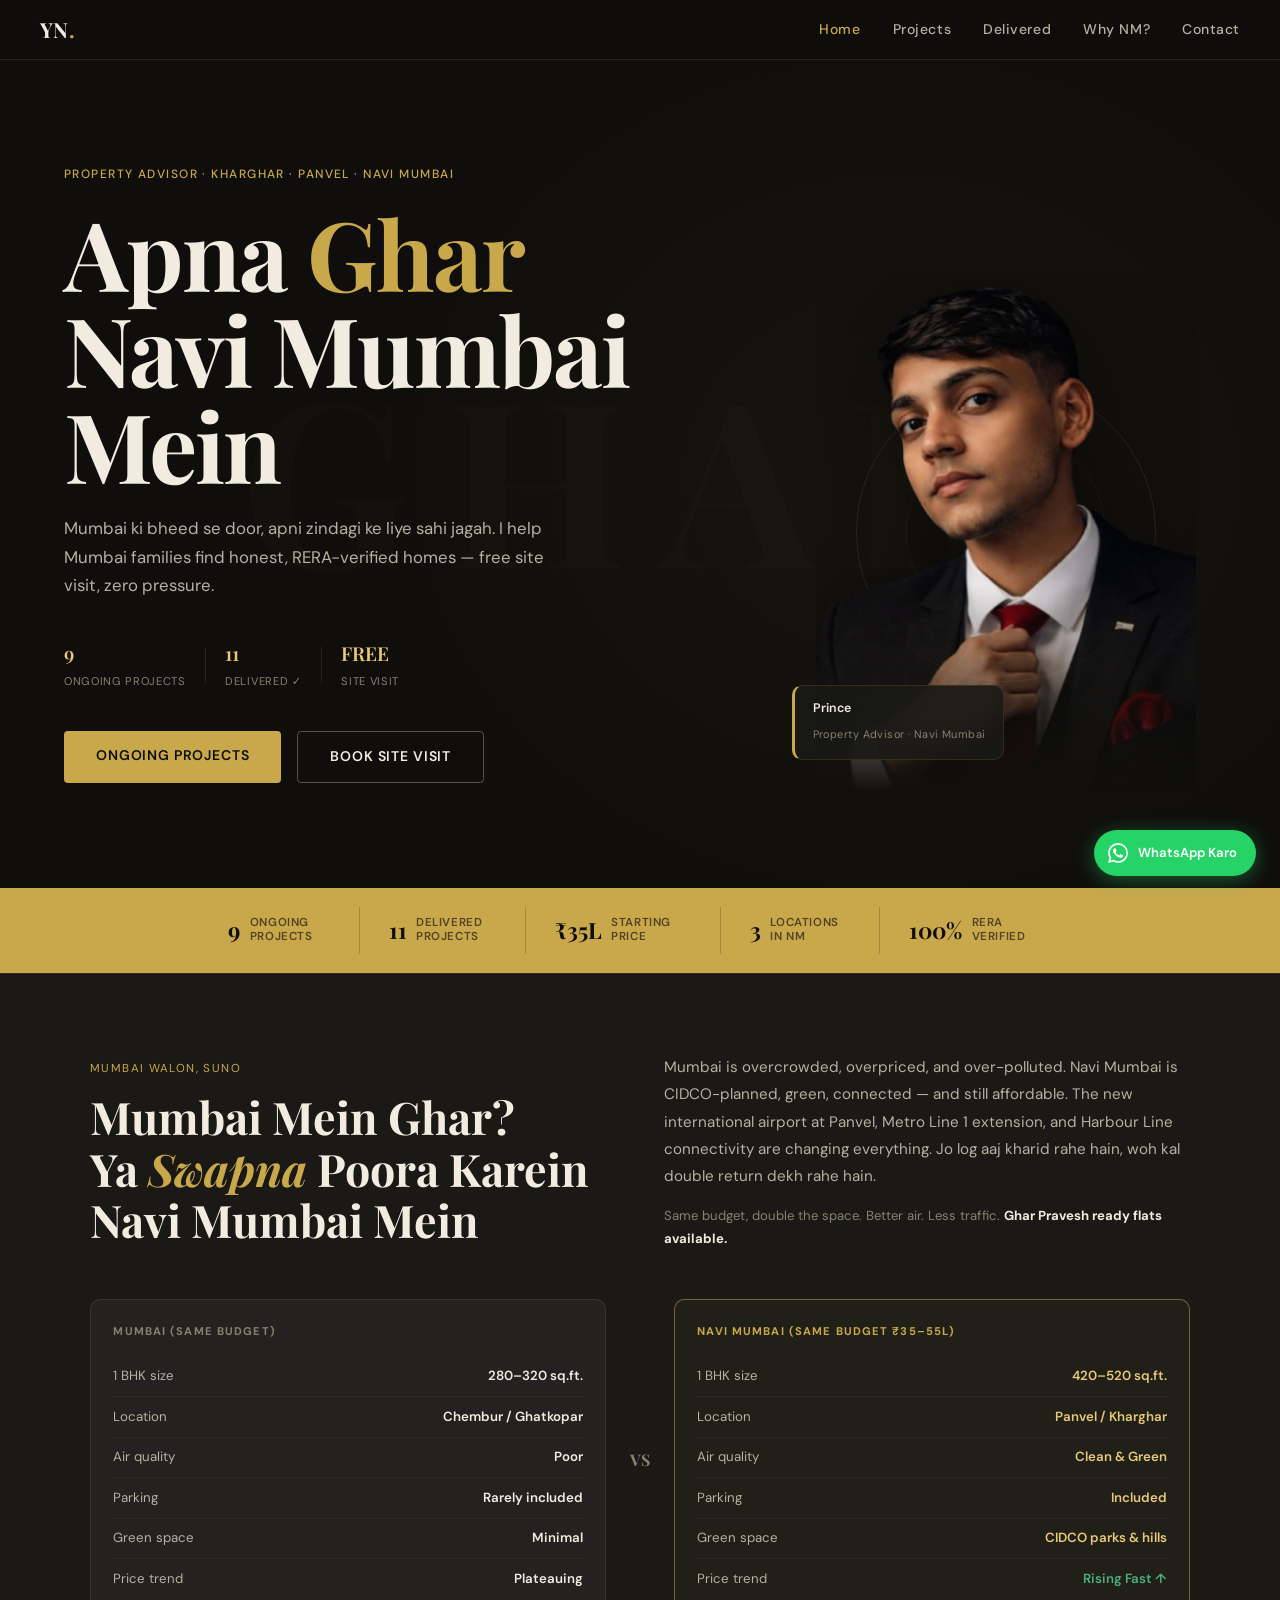
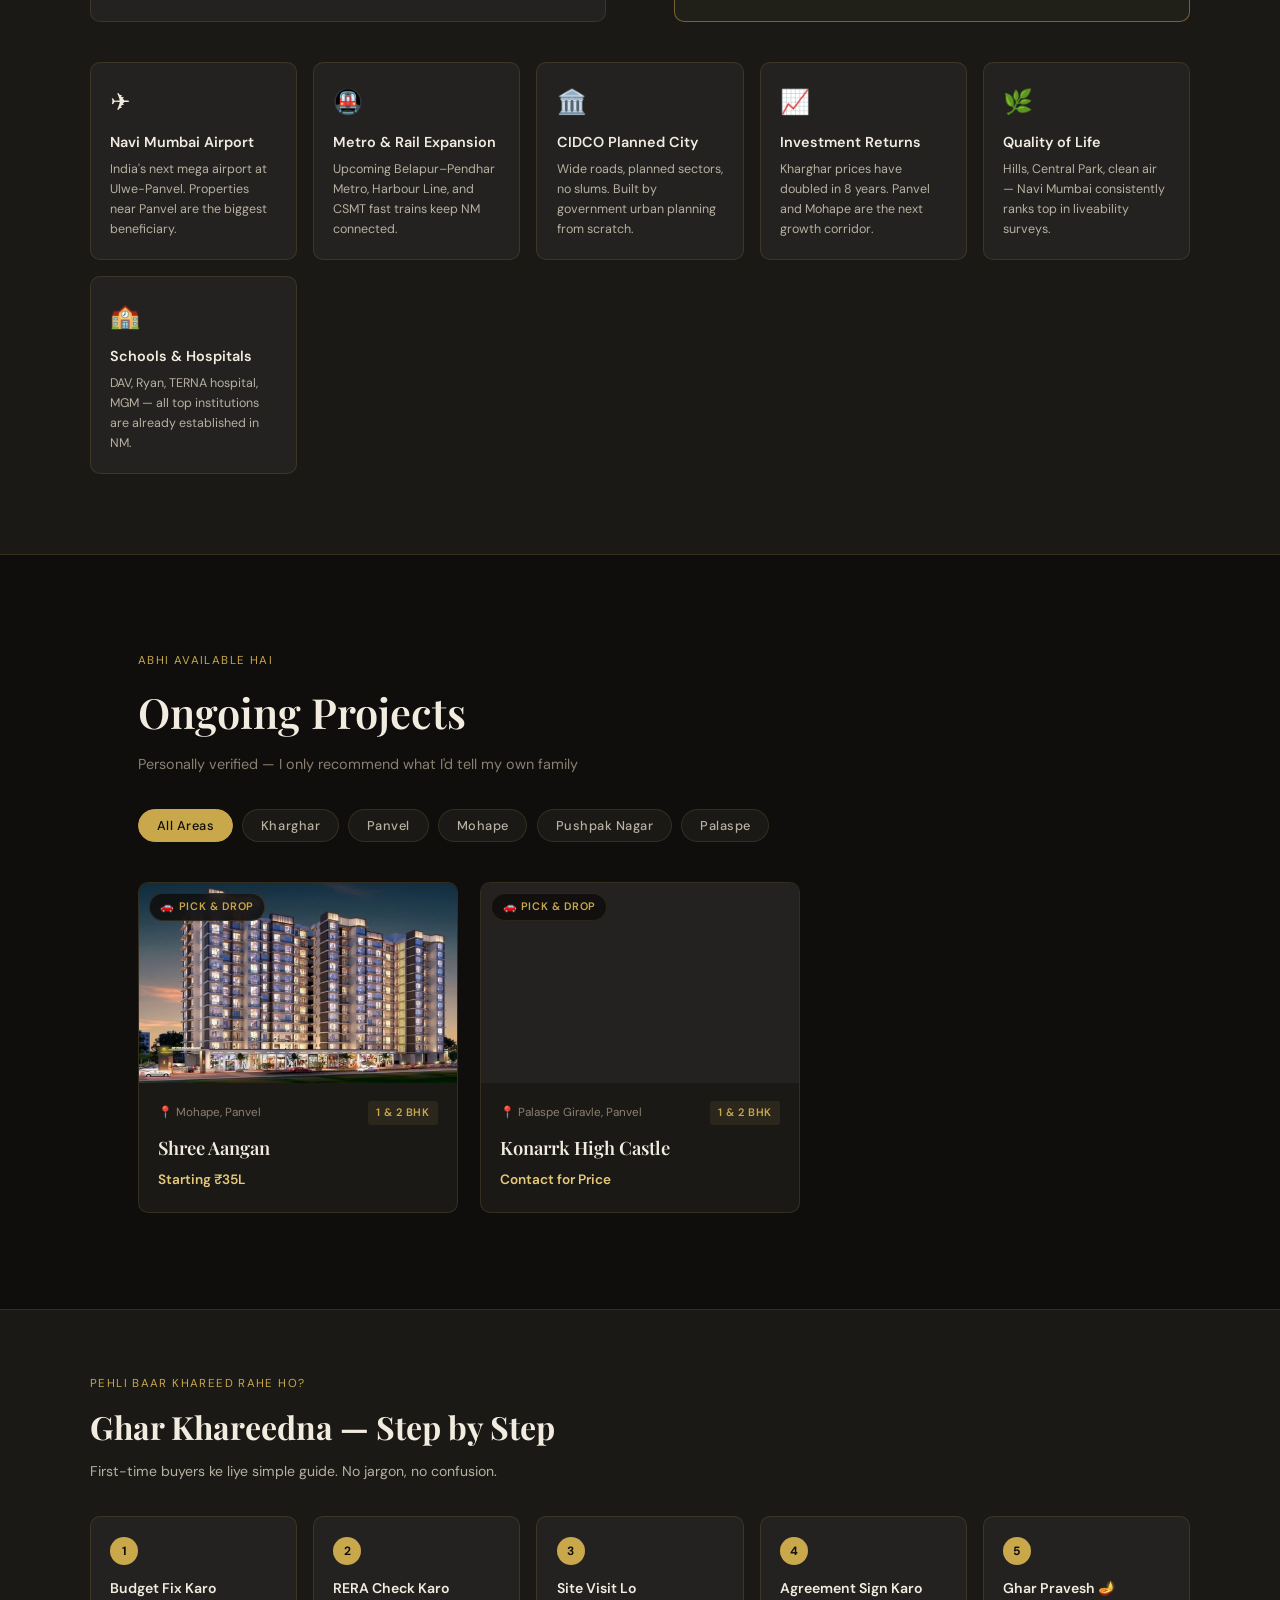
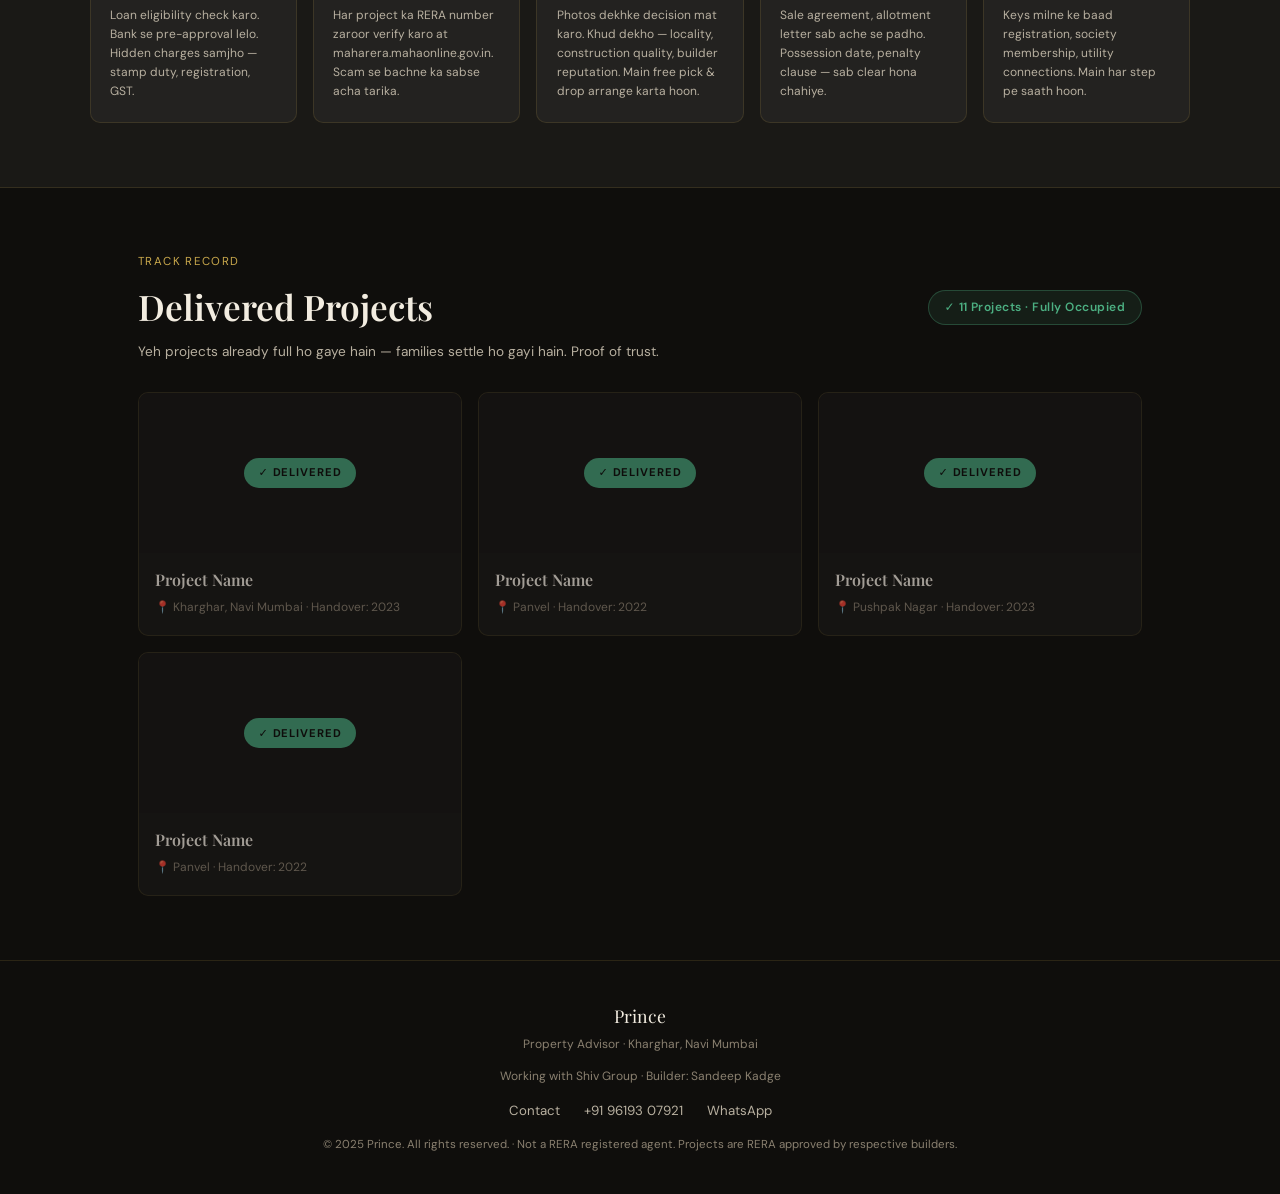
==== index.html @ 5c3f5133 "Add files via upload" ====
<!DOCTYPE html>
<html lang="en">
<head>
  <meta charset="UTF-8" />
  <meta name="viewport" content="width=device-width, initial-scale=1.0" />
  <title>Your Name — Property Advisor · Navi Mumbai</title>
  <meta name="description" content="Find your dream home in Navi Mumbai — Kharghar, Panvel, Pushpak Nagar. Honest property advice, free site visits, RERA verified projects." />
  <link rel="icon" type="image/svg+xml" href="favicon.svg" />
  <link rel="stylesheet" href="style.css" />
  <link rel="preconnect" href="https://fonts.googleapis.com">
  <link href="https://fonts.googleapis.com/css2?family=Playfair+Display:wght@400;600;700&family=DM+Sans:wght@300;400;500&display=swap" rel="stylesheet">
</head>
<body>

  <!-- NAV -->
  <nav class="nav">
    <a href="index.html" class="nav-logo">YN<span class="dot">.</span></a>
    <ul class="nav-links">
      <li><a href="index.html" class="active">Home</a></li>
      <li><a href="index.html#projects">Projects</a></li>
      <li><a href="index.html#delivered">Delivered</a></li>
      <li><a href="index.html#why-nm">Why NM?</a></li>
      <li><a href="contact.html">Contact</a></li>
    </ul>
    <button class="nav-toggle" aria-label="Menu">&#9776;</button>
  </nav>

  <!-- HERO -->
  <div class="hero-section-wrap">
    <div class="hero-bg-text">GHAR</div>
    <section class="hero">

      <!-- LEFT: Text -->
      <div class="hero-inner">
        <p class="hero-eyebrow">Property Advisor · Kharghar · Panvel · Navi Mumbai</p>
        <h1 class="hero-name">Apna <span class="gold">Ghar</span><br>Navi Mumbai<br>Mein</h1>
        <p class="hero-tagline">Mumbai ki bheed se door, apni zindagi ke liye sahi jagah. I help Mumbai families find honest, RERA-verified homes — free site visit, zero pressure.</p>
        <div class="trust-row">
          <div class="trust-item">
            <span class="trust-num">9</span>
            <span class="trust-label">Ongoing Projects</span>
          </div>
          <div class="trust-divider"></div>
          <div class="trust-item">
            <span class="trust-num">11</span>
            <span class="trust-label">Delivered ✓</span>
          </div>
          <div class="trust-divider"></div>
          <div class="trust-item">
            <span class="trust-num">FREE</span>
            <span class="trust-label">Site Visit</span>
          </div>
        </div>
        <div style="display:flex;gap:1rem;flex-wrap:wrap">
          <a href="#projects" class="btn-primary">Ongoing Projects</a>
          <a href="contact.html" class="btn-secondary">Book Site Visit</a>
        </div>
      </div>

      <!-- RIGHT: Your Photo -->
      <div class="hero-photo-col">
        <div class="hero-photo-wrap">
          <!--
            PHOTO INSTRUCTIONS:
            Option A — Best: Remove background at remove.bg, save as assets/images/advisor-photo.png
                        Use: <img src="assets/images/advisor-photo.png" ... class="hero-photo">

            Option B — JPG with dark/blurred bg (like your suit photo):
                        Use: <img src="assets/images/advisor-photo.jpg" ... class="hero-photo jpg-mode">
                        The CSS will fade the bottom edge automatically.

            Recommended photo: The suit+tie photo — dark background blends perfectly with the site.
          -->
          <img
            src="assets/images/advisor-photo.png"
            alt="Prince — Property Advisor, Navi Mumbai"
            class="hero-photo"
            onerror="this.src='assets/images/advisor-photo.jpg';this.classList.add('jpg-mode')"
          />

          <!-- Floating credential card (bottom-left of photo) -->
          <div class="hero-cred-card">
            <p>Prince</p>
            <span>Property Advisor · Navi Mumbai</span>
          </div>
        </div>
      </div>

    </section>
  </div>

  <!-- STATS BAR -->
  <div class="stats-bar">
    <div class="stat-item">
      <span class="stat-num">9</span>
      <span class="stat-label">Ongoing Projects</span>
    </div>
    <div class="stat-item">
      <span class="stat-num">11</span>
      <span class="stat-label">Delivered Projects</span>
    </div>
    <div class="stat-item">
      <span class="stat-num">₹35L</span>
      <span class="stat-label">Starting Price</span>
    </div>
    <div class="stat-item">
      <span class="stat-num">3</span>
      <span class="stat-label">Locations in NM</span>
    </div>
    <div class="stat-item">
      <span class="stat-num">100%</span>
      <span class="stat-label">RERA Verified</span>
    </div>
  </div>

  <!-- WHY NAVI MUMBAI -->
  <section class="why-nm" id="why-nm">
    <div class="why-nm-inner">
      <div class="why-nm-header">
        <div>
          <p style="font-size:0.72rem;letter-spacing:0.12em;text-transform:uppercase;color:var(--gold);margin-bottom:0.7rem">Mumbai Walon, Suno</p>
          <h2>Mumbai Mein Ghar?<br>Ya <span class="hindi">Swapna</span> Poora Karein<br>Navi Mumbai Mein</h2>
        </div>
        <div>
          <p>Mumbai is overcrowded, overpriced, and over-polluted. Navi Mumbai is CIDCO-planned, green, connected — and still affordable. The new international airport at Panvel, Metro Line 1 extension, and Harbour Line connectivity are changing everything. Jo log aaj kharid rahe hain, woh kal double return dekh rahe hain.</p>
          <p style="margin-top:0.8rem;font-size:0.82rem;color:var(--text-muted)">Same budget, double the space. Better air. Less traffic. <strong style="color:var(--cream)">Ghar Pravesh ready flats available.</strong></p>
        </div>
      </div>

      <!-- COMPARISON -->
      <div class="compare-row">
        <div class="compare-col">
          <h3>Mumbai (Same Budget)</h3>
          <div class="compare-item"><span class="label">1 BHK size</span><span class="val">280–320 sq.ft.</span></div>
          <div class="compare-item"><span class="label">Location</span><span class="val">Chembur / Ghatkopar</span></div>
          <div class="compare-item"><span class="label">Air quality</span><span class="val">Poor</span></div>
          <div class="compare-item"><span class="label">Parking</span><span class="val">Rarely included</span></div>
          <div class="compare-item"><span class="label">Green space</span><span class="val">Minimal</span></div>
          <div class="compare-item"><span class="label">Price trend</span><span class="val">Plateauing</span></div>
        </div>
        <div class="compare-vs">VS</div>
        <div class="compare-col highlight">
          <h3>Navi Mumbai (Same Budget ₹35–55L)</h3>
          <div class="compare-item"><span class="label">1 BHK size</span><span class="val">420–520 sq.ft.</span></div>
          <div class="compare-item"><span class="label">Location</span><span class="val">Panvel / Kharghar</span></div>
          <div class="compare-item"><span class="label">Air quality</span><span class="val">Clean &amp; Green</span></div>
          <div class="compare-item"><span class="label">Parking</span><span class="val">Included</span></div>
          <div class="compare-item"><span class="label">Green space</span><span class="val">CIDCO parks &amp; hills</span></div>
          <div class="compare-item"><span class="label">Price trend</span><span class="val" style="color:#4caf82">Rising Fast ↑</span></div>
        </div>
      </div>

      <div class="why-points">
        <div class="why-point">
          <div class="icon">✈️</div>
          <h4>Navi Mumbai Airport</h4>
          <p>India's next mega airport at Ulwe-Panvel. Properties near Panvel are the biggest beneficiary.</p>
        </div>
        <div class="why-point">
          <div class="icon">🚇</div>
          <h4>Metro &amp; Rail Expansion</h4>
          <p>Upcoming Belapur–Pendhar Metro, Harbour Line, and CSMT fast trains keep NM connected.</p>
        </div>
        <div class="why-point">
          <div class="icon">🏛️</div>
          <h4>CIDCO Planned City</h4>
          <p>Wide roads, planned sectors, no slums. Built by government urban planning from scratch.</p>
        </div>
        <div class="why-point">
          <div class="icon">📈</div>
          <h4>Investment Returns</h4>
          <p>Kharghar prices have doubled in 8 years. Panvel and Mohape are the next growth corridor.</p>
        </div>
        <div class="why-point">
          <div class="icon">🌿</div>
          <h4>Quality of Life</h4>
          <p>Hills, Central Park, clean air — Navi Mumbai consistently ranks top in liveability surveys.</p>
        </div>
        <div class="why-point">
          <div class="icon">🏫</div>
          <h4>Schools &amp; Hospitals</h4>
          <p>DAV, Ryan, TERNA hospital, MGM — all top institutions are already established in NM.</p>
        </div>
      </div>
    </div>
  </section>

  <!-- ONGOING PROJECTS -->
  <section class="projects-section" id="projects">
    <div class="section-header">
      <p style="font-size:0.72rem;letter-spacing:0.12em;text-transform:uppercase;color:var(--gold);margin-bottom:0.5rem">Abhi Available Hai</p>
      <h2>Ongoing Projects</h2>
      <p>Personally verified — I only recommend what I'd tell my own family</p>
    </div>

    <div class="filter-bar">
      <button class="filter-btn active" data-filter="all">All Areas</button>
      <button class="filter-btn" data-filter="kharghar">Kharghar</button>
      <button class="filter-btn" data-filter="panvel">Panvel</button>
      <button class="filter-btn" data-filter="mohape">Mohape</button>
      <button class="filter-btn" data-filter="pushpak">Pushpak Nagar</button>
      <button class="filter-btn" data-filter="palaspe">Palaspe</button>
    </div>

    <div class="projects-grid" id="projectsGrid">

      <!-- <a href="projects/shree-angan.html" class="project-card" data-tags="panvel mohape">
        <div class="card-img-wrap">
          <img src="assets/images/shree-angan.jpg" alt="Shree Angan" onerror="this.style.display='none'" />
          <div class="card-badge">🚗 Pick &amp; Drop</div>
        </div>
        <div class="card-body">
          <div class="card-meta">
            <span class="card-location">📍 Mohape, Panvel</span>
            <span class="card-type">1 BHK</span>
          </div>
          <h3 class="card-title">Shree Angan</h3>
          <p class="card-price">Starting ₹35 L</p>
        </div>
      </a> -->

        <a href="projects/shree-aangan.html" class="project-card" data-tags="panvel mohape">
        <div class="card-img-wrap">
          <img src="assets/images/shree-aangan.jpg" alt="Shree Aangan" onerror="this.style.display='none'" />
          <div class="card-badge">🚗 Pick &amp; Drop</div>
        </div>
        <div class="card-body">
          <div class="card-meta">
            <span class="card-location">📍 Mohape, Panvel</span>
            <span class="card-type">1 & 2 BHK</span>
          </div>
          <h3 class="card-title">Shree Aangan</h3>
          <p class="card-price">Starting ₹35L</p>
        </div>
      </a>

      <a href="projects/konarrk-high-castle.html" class="project-card" data-tags="panvel palaspe">
        <div class="card-img-wrap">
          <img src="assets/images/konarrk.jpg" alt="Konarrk High Castle" onerror="this.style.display='none'" />
          <div class="card-badge">🚗 Pick &amp; Drop</div>
        </div>
        <div class="card-body">
          <div class="card-meta">
            <span class="card-location">📍 Palaspe Giravle, Panvel</span>
            <span class="card-type">1 &amp; 2 BHK</span>
          </div>
          <h3 class="card-title">Konarrk High Castle</h3>
          <p class="card-price">Contact for Price</p>
        </div>
      </a>

      <!-- ADD MORE PROJECT CARDS HERE using generate-project.html tool -->

    </div>
  </section>

  <!-- HOW TO BUY -->
  <section class="how-to-buy">
    <div class="how-to-buy-inner">
      <p style="font-size:0.72rem;letter-spacing:0.12em;text-transform:uppercase;color:var(--gold);margin-bottom:0.5rem">Pehli Baar Khareed Rahe Ho?</p>
      <h2>Ghar Khareedna — Step by Step</h2>
      <p style="color:var(--cream-muted);font-size:0.88rem;margin-bottom:2rem">First-time buyers ke liye simple guide. No jargon, no confusion.</p>
      <div class="steps-row">
        <div class="step">
          <div class="step-num">1</div>
          <h4>Budget Fix Karo</h4>
          <p>Loan eligibility check karo. Bank se pre-approval lelo. Hidden charges samjho — stamp duty, registration, GST.</p>
        </div>
        <div class="step">
          <div class="step-num">2</div>
          <h4>RERA Check Karo</h4>
          <p>Har project ka RERA number <span class="hindi">zaroor</span> verify karo at maharera.mahaonline.gov.in. Scam se bachne ka sabse acha tarika.</p>
        </div>
        <div class="step">
          <div class="step-num">3</div>
          <h4>Site Visit Lo</h4>
          <p>Photos dekhke decision mat karo. <span class="hindi">Khud dekho</span> — locality, construction quality, builder reputation. Main free pick &amp; drop arrange karta hoon.</p>
        </div>
        <div class="step">
          <div class="step-num">4</div>
          <h4>Agreement Sign Karo</h4>
          <p>Sale agreement, allotment letter sab ache se padho. Possession date, penalty clause — sab clear hona chahiye.</p>
        </div>
        <div class="step">
          <div class="step-num">5</div>
          <h4><span class="hindi">Ghar Pravesh</span> 🪔</h4>
          <p>Keys milne ke baad registration, society membership, utility connections. Main har step pe saath hoon.</p>
        </div>
      </div>
    </div>
  </section>

  <!-- DELIVERED PROJECTS -->
  <section class="delivered-section" id="delivered">
    <div class="delivered-header">
      <div>
        <p style="font-size:0.72rem;letter-spacing:0.12em;text-transform:uppercase;color:var(--gold);margin-bottom:0.4rem">Track Record</p>
        <h2>Delivered Projects</h2>
        <p style="color:var(--cream-muted);font-size:0.85rem;margin-top:0.3rem">Yeh projects already full ho gaye hain — families settle ho gayi hain. Proof of trust.</p>
      </div>
      <div class="delivered-badge">✓ 11 Projects · Fully Occupied</div>
    </div>

    <div class="delivered-grid">
      <!-- Add your 11 delivered projects here — name and location only, no link -->
      <div class="delivered-card">
        <div class="delivered-card-img">
          <img src="assets/images/delivered1.jpg" alt="" onerror="this.style.display='none'" />
          <div class="delivered-overlay"><span>✓ Delivered</span></div>
        </div>
        <div class="delivered-card-body">
          <h3>Project Name</h3>
          <p>📍 Kharghar, Navi Mumbai · Handover: 2023</p>
        </div>
      </div>
      <div class="delivered-card">
        <div class="delivered-card-img">
          <div class="delivered-overlay"><span>✓ Delivered</span></div>
        </div>
        <div class="delivered-card-body">
          <h3>Project Name</h3>
          <p>📍 Panvel · Handover: 2022</p>
        </div>
      </div>
      <div class="delivered-card">
        <div class="delivered-card-img">
          <div class="delivered-overlay"><span>✓ Delivered</span></div>
        </div>
        <div class="delivered-card-body">
          <h3>Project Name</h3>
          <p>📍 Pushpak Nagar · Handover: 2023</p>
        </div>
      </div>
      <div class="delivered-card">
        <div class="delivered-card-img">
          <div class="delivered-overlay"><span>✓ Delivered</span></div>
        </div>
        <div class="delivered-card-body">
          <h3>Project Name</h3>
          <p>📍 Panvel · Handover: 2022</p>
        </div>
      </div>
      <!-- Repeat for all 11. Copy the block above. -->
    </div>
  </section>

  <!-- FOOTER -->
  <footer class="footer">
    <div class="footer-inner">
      <p class="footer-name">Prince</p>
      <p class="footer-sub">Property Advisor · Kharghar, Navi Mumbai</p>
      <p class="footer-sub" style="margin-top:0.2rem">Working with Shiv Group · Builder: Sandeep Kadge</p>
      <div class="footer-links">
        <a href="contact.html">Contact</a>
        <a href="tel:+919619307921">+91 96193 07921</a>
        <a href="https://wa.me/919619307921" target="_blank">WhatsApp</a>
      </div>
      <p class="footer-copy">© 2025 Prince. All rights reserved. · Not a RERA registered agent. Projects are RERA approved by respective builders.</p>
    </div>
  </footer>

  <!-- WHATSAPP FLOAT -->
  <a href="https://wa.me/919619307921?text=Hi%2C%20mujhe%20Navi%20Mumbai%20mein%20ghar%20dekhna%20hai" class="wa-float" target="_blank">
    <svg viewBox="0 0 24 24" fill="currentColor"><path d="M17.472 14.382c-.297-.149-1.758-.867-2.03-.967-.273-.099-.471-.148-.67.15-.197.297-.767.966-.94 1.164-.173.199-.347.223-.644.075-.297-.15-1.255-.463-2.39-1.475-.883-.788-1.48-1.761-1.653-2.059-.173-.297-.018-.458.13-.606.134-.133.298-.347.446-.52.149-.174.198-.298.298-.497.099-.198.05-.371-.025-.52-.075-.149-.669-1.612-.916-2.207-.242-.579-.487-.5-.669-.51-.173-.008-.371-.01-.57-.01-.198 0-.52.074-.792.372-.272.297-1.04 1.016-1.04 2.479 0 1.462 1.065 2.875 1.213 3.074.149.198 2.096 3.2 5.077 4.487.709.306 1.262.489 1.694.625.712.227 1.36.195 1.871.118.571-.085 1.758-.719 2.006-1.413.248-.694.248-1.289.173-1.413-.074-.124-.272-.198-.57-.347m-5.421 7.403h-.004a9.87 9.87 0 01-5.031-1.378l-.361-.214-3.741.982.998-3.648-.235-.374a9.86 9.86 0 01-1.51-5.26c.001-5.45 4.436-9.884 9.888-9.884 2.64 0 5.122 1.03 6.988 2.898a9.825 9.825 0 012.893 6.994c-.003 5.45-4.437 9.884-9.885 9.884m8.413-18.297A11.815 11.815 0 0012.05 0C5.495 0 .16 5.335.157 11.892c0 2.096.547 4.142 1.588 5.945L.057 24l6.305-1.654a11.882 11.882 0 005.683 1.448h.005c6.554 0 11.89-5.335 11.893-11.893a11.821 11.821 0 00-3.48-8.413z"/></svg>
    <span>WhatsApp Karo</span>
  </a>

  <script src="main.js"></script>
</body>
</html>
---- style.css ----
/* ===========================
   ROOT & RESET
=========================== */
:root {
  --bg: #0f0e0c;
  --surface: #1a1916;
  --surface2: #232220;
  --gold: #c9a84c;
  --gold-light: #e8c97a;
  --cream: #f2ece0;
  --cream-muted: #b8b0a0;
  --text: #f2ece0;
  --text-muted: #8a8070;
  --border: rgba(201,168,76,0.15);
  --radius: 4px;
  --radius-lg: 10px;
  --font-display: 'Playfair Display', Georgia, serif;
  --font-body: 'DM Sans', system-ui, sans-serif;
  --transition: 0.25s cubic-bezier(0.4,0,0.2,1);
  --max-w: 1100px;
}

*, *::before, *::after { box-sizing: border-box; margin: 0; padding: 0; }

html { scroll-behavior: smooth; }

body {
  background: var(--bg);
  color: var(--text);
  font-family: var(--font-body);
  font-size: 15px;
  line-height: 1.65;
  -webkit-font-smoothing: antialiased;
}

a { color: inherit; text-decoration: none; }
img { display: block; width: 100%; object-fit: cover; }

/* ===========================
   NAV
=========================== */
.nav {
  position: sticky;
  top: 0;
  z-index: 100;
  display: flex;
  align-items: center;
  justify-content: space-between;
  padding: 0 clamp(1rem,4vw,2.5rem);
  height: 60px;
  background: rgba(15,14,12,0.92);
  backdrop-filter: blur(12px);
  border-bottom: 1px solid var(--border);
}

.nav-logo {
  font-family: var(--font-display);
  font-size: 1.3rem;
  font-weight: 700;
  letter-spacing: 0.02em;
}
.nav-logo .dot { color: var(--gold); }

.nav-links {
  display: flex;
  gap: 2rem;
  list-style: none;
}
.nav-links a {
  font-size: 0.875rem;
  font-weight: 500;
  color: var(--cream-muted);
  letter-spacing: 0.04em;
  transition: color var(--transition);
}
.nav-links a:hover,
.nav-links a.active { color: var(--gold); }

.nav-toggle {
  display: none;
  background: none;
  border: none;
  color: var(--cream);
  font-size: 1.4rem;
  cursor: pointer;
}

/* ===========================
   HERO
=========================== */
.hero {
  position: relative;
  min-height: 92vh;
  display: grid;
  grid-template-columns: 1fr 420px;
  align-items: center;
  gap: 2rem;
  padding: clamp(3rem,8vw,6rem) clamp(1.5rem,6vw,4rem);
  overflow: hidden;
  max-width: 1300px;
  margin: 0 auto;
  width: 100%;
}

/* The nav is outside hero, so we need full-width hero wrapper */
.hero-section-wrap {
  position: relative;
  overflow: hidden;
}
.hero-section-wrap::before {
  content: '';
  position: absolute;
  inset: 0;
  background: radial-gradient(ellipse 60% 80% at 70% 50%, rgba(201,168,76,0.04) 0%, transparent 70%);
  pointer-events: none;
}

.hero-bg-text {
  position: absolute;
  left: 50%;
  top: 50%;
  transform: translate(-50%, -50%);
  font-family: var(--font-display);
  font-size: clamp(5rem, 18vw, 16rem);
  font-weight: 700;
  color: rgba(201,168,76,0.025);
  letter-spacing: 0.15em;
  pointer-events: none;
  user-select: none;
  white-space: nowrap;
  z-index: 0;
}

.hero-inner {
  position: relative;
  z-index: 1;
  max-width: 580px;
  animation: fadeUp 0.8s ease both;
}

/* PHOTO COLUMN */
.hero-photo-col {
  position: relative;
  z-index: 1;
  display: flex;
  align-items: flex-end;
  justify-content: center;
  height: 100%;
  min-height: 500px;
  animation: fadeUp 0.9s 0.15s ease both;
  opacity: 0;
  animation-fill-mode: both;
}

.hero-photo-wrap {
  position: relative;
  width: 100%;
  max-width: 380px;
}

/* Decorative gold ring behind photo */
.hero-photo-wrap::before {
  content: '';
  position: absolute;
  width: 300px;
  height: 300px;
  border-radius: 50%;
  border: 1px solid rgba(201,168,76,0.15);
  top: 50%;
  left: 50%;
  transform: translate(-50%, -50%);
  pointer-events: none;
}
.hero-photo-wrap::after {
  content: '';
  position: absolute;
  width: 200px;
  height: 200px;
  border-radius: 50%;
  border: 1px solid rgba(201,168,76,0.08);
  top: 50%;
  left: 50%;
  transform: translate(-50%, -50%);
  pointer-events: none;
}

.hero-photo {
  width: 100%;
  height: auto;
  max-height: 75vh;
  object-fit: contain;
  object-position: bottom center;
  display: block;
  /* PNG with removed bg — blends perfectly */
  filter: drop-shadow(0 20px 60px rgba(0,0,0,0.5));
  position: relative;
  z-index: 1;
}

/* If no PNG (JPG with bg), use gradient fade at bottom */
.hero-photo.jpg-mode {
  border-radius: var(--radius-lg) var(--radius-lg) 0 0;
  mask-image: linear-gradient(to bottom, black 60%, transparent 100%);
  -webkit-mask-image: linear-gradient(to bottom, black 60%, transparent 100%);
  object-fit: cover;
  height: 520px;
}

/* Floating credential card */
.hero-cred-card {
  position: absolute;
  bottom: 2rem;
  left: -1.5rem;
  background: rgba(26,25,22,0.92);
  border: 1px solid var(--border);
  border-left: 3px solid var(--gold);
  backdrop-filter: blur(12px);
  border-radius: var(--radius-lg);
  padding: 0.8rem 1.1rem;
  z-index: 2;
  animation: fadeUp 1s 0.4s ease both;
}
.hero-cred-card p {
  font-size: 0.78rem;
  font-weight: 600;
  color: var(--cream);
  margin-bottom: 0.15rem;
}
.hero-cred-card span {
  font-size: 0.68rem;
  color: var(--text-muted);
  letter-spacing: 0.04em;
}

/* TABLET */
@media (max-width: 900px) {
  .hero {
    grid-template-columns: 1fr;
    grid-template-rows: auto auto;
    min-height: auto;
    padding-bottom: 0;
    gap: 0;
  }
  .hero-inner { max-width: 100%; }
  .hero-photo-col {
    min-height: 360px;
    margin: 0 -1.5rem;
    justify-content: flex-end;
    align-items: flex-end;
  }
  .hero-photo-wrap { max-width: 260px; }
  .hero-photo.jpg-mode { height: 360px; }
  .hero-cred-card { left: 1rem; bottom: 1.5rem; }
}

/* MOBILE */
@media (max-width: 600px) {
  .hero {
    padding-top: 2.5rem;
  }
  .hero-photo-col {
    min-height: 300px;
    justify-content: center;
  }
  .hero-photo-wrap { max-width: 220px; }
  .hero-photo.jpg-mode { height: 300px; }
  .hero-cred-card { display: none; }
}

.hero-eyebrow {
  font-size: 0.75rem;
  font-weight: 500;
  letter-spacing: 0.12em;
  text-transform: uppercase;
  color: var(--gold);
  margin-bottom: 1.2rem;
}

.hero-name {
  font-family: var(--font-display);
  font-size: clamp(3.2rem, 8vw, 6rem);
  font-weight: 700;
  line-height: 1.0;
  letter-spacing: -0.02em;
  margin-bottom: 1.4rem;
}
.hero-name .gold { color: var(--gold); }

.hero-tagline {
  font-size: 1.05rem;
  color: var(--cream-muted);
  max-width: 480px;
  margin-bottom: 2.4rem;
  line-height: 1.7;
}

.trust-row {
  display: flex;
  align-items: center;
  gap: 1.2rem;
  margin-bottom: 2.5rem;
  flex-wrap: wrap;
}

.trust-item {
  display: flex;
  flex-direction: column;
  gap: 0.15rem;
}
.trust-num {
  font-family: var(--font-display);
  font-size: 1.2rem;
  font-weight: 600;
  color: var(--gold-light);
}
.trust-label {
  font-size: 0.7rem;
  letter-spacing: 0.06em;
  text-transform: uppercase;
  color: var(--text-muted);
}
.trust-divider {
  width: 1px;
  height: 36px;
  background: var(--border);
}

.btn-primary {
  display: inline-block;
  padding: 0.85rem 2rem;
  background: var(--gold);
  color: #0f0e0c;
  font-family: var(--font-body);
  font-weight: 600;
  font-size: 0.875rem;
  letter-spacing: 0.06em;
  text-transform: uppercase;
  border-radius: var(--radius);
  transition: background var(--transition), transform var(--transition);
}
.btn-primary:hover {
  background: var(--gold-light);
  transform: translateY(-1px);
}

/* ===========================
   PROJECTS SECTION
=========================== */
.projects-section {
  padding: clamp(3rem,8vw,6rem) clamp(1.5rem,5vw,3rem);
  max-width: var(--max-w);
  margin: 0 auto;
}

.section-header {
  margin-bottom: 2rem;
}
.section-header h2 {
  font-family: var(--font-display);
  font-size: clamp(1.8rem,4vw,2.6rem);
  font-weight: 600;
  margin-bottom: 0.4rem;
}
.section-header p {
  color: var(--text-muted);
  font-size: 0.9rem;
}

/* FILTER */
.filter-bar {
  display: flex;
  gap: 0.6rem;
  flex-wrap: wrap;
  margin-bottom: 2.5rem;
}
.filter-btn {
  padding: 0.45rem 1.1rem;
  background: var(--surface);
  border: 1px solid var(--border);
  color: var(--cream-muted);
  font-family: var(--font-body);
  font-size: 0.8rem;
  font-weight: 500;
  letter-spacing: 0.04em;
  border-radius: 100px;
  cursor: pointer;
  transition: all var(--transition);
}
.filter-btn:hover,
.filter-btn.active {
  background: var(--gold);
  color: #0f0e0c;
  border-color: var(--gold);
}

/* GRID */
.projects-grid {
  display: grid;
  grid-template-columns: repeat(auto-fill, minmax(260px, 1fr));
  gap: 1.4rem;
}

.project-card {
  background: var(--surface);
  border: 1px solid var(--border);
  border-radius: var(--radius-lg);
  overflow: hidden;
  transition: transform var(--transition), box-shadow var(--transition);
  cursor: pointer;
  display: block;
}
.project-card:hover {
  transform: translateY(-4px);
  box-shadow: 0 12px 40px rgba(0,0,0,0.4), 0 0 0 1px rgba(201,168,76,0.2);
}
.project-card.hidden { display: none; }

.card-img-wrap {
  position: relative;
  height: 200px;
  background: var(--surface2);
  overflow: hidden;
}
.card-img-wrap img {
  height: 100%;
  transition: transform 0.5s ease;
}
.project-card:hover .card-img-wrap img { transform: scale(1.04); }
.card-img-wrap.img-placeholder::after {
  content: '🏗️';
  position: absolute;
  inset: 0;
  display: flex;
  align-items: center;
  justify-content: center;
  font-size: 3rem;
  background: var(--surface2);
}

.card-badge {
  position: absolute;
  top: 10px;
  left: 10px;
  padding: 0.25rem 0.65rem;
  background: rgba(15,14,12,0.85);
  border: 1px solid var(--border);
  border-radius: 100px;
  font-size: 0.68rem;
  font-weight: 600;
  letter-spacing: 0.06em;
  text-transform: uppercase;
  color: var(--gold);
  backdrop-filter: blur(6px);
}

.card-body { padding: 1.1rem 1.2rem 1.3rem; }

.card-meta {
  display: flex;
  justify-content: space-between;
  align-items: center;
  margin-bottom: 0.5rem;
}
.card-location {
  font-size: 0.73rem;
  color: var(--text-muted);
}
.card-type {
  font-size: 0.68rem;
  font-weight: 600;
  letter-spacing: 0.05em;
  text-transform: uppercase;
  color: var(--gold);
  background: rgba(201,168,76,0.1);
  padding: 0.2rem 0.5rem;
  border-radius: 3px;
}

.card-title {
  font-family: var(--font-display);
  font-size: 1.15rem;
  font-weight: 600;
  margin-bottom: 0.35rem;
}
.card-price {
  font-size: 0.85rem;
  font-weight: 600;
  color: var(--gold-light);
}

/* ===========================
   PROJECT DETAIL PAGE
=========================== */
.project-hero {
  max-width: var(--max-w);
  margin: 2.5rem auto 0;
  padding: 0 clamp(1.5rem,5vw,3rem);
}
.project-hero h1 {
  font-family: var(--font-display);
  font-size: clamp(2rem,5vw,3.5rem);
  font-weight: 700;
  line-height: 1.1;
  margin-bottom: 0.6rem;
}
.project-meta-row {
  display: flex;
  gap: 1.5rem;
  flex-wrap: wrap;
  align-items: center;
  margin-bottom: 1.8rem;
  color: var(--text-muted);
  font-size: 0.85rem;
}
.project-meta-row .badge {
  padding: 0.3rem 0.8rem;
  border: 1px solid var(--border);
  border-radius: 100px;
  color: var(--gold);
  font-size: 0.75rem;
  font-weight: 600;
  letter-spacing: 0.04em;
}

/* GALLERY */
.gallery {
  max-width: var(--max-w);
  margin: 0 auto;
  padding: 0 clamp(1.5rem,5vw,3rem) 2rem;
  display: grid;
  grid-template-columns: 2fr 1fr;
  gap: 0.8rem;
}
.gallery-main {
  height: 360px;
  background: var(--surface2);
  border-radius: var(--radius-lg);
  overflow: hidden;
}
.gallery-side {
  display: grid;
  grid-template-rows: 1fr 1fr;
  gap: 0.8rem;
}
.gallery-thumb {
  background: var(--surface2);
  border-radius: var(--radius-lg);
  overflow: hidden;
  height: 100%;
}
.gallery-main img,
.gallery-thumb img { height: 100%; }

/* CONTENT GRID */
.project-content {
  max-width: var(--max-w);
  margin: 0 auto;
  padding: 2rem clamp(1.5rem,5vw,3rem);
  display: grid;
  grid-template-columns: 1fr 340px;
  gap: 2.5rem;
  align-items: start;
}

.project-description h2 {
  font-family: var(--font-display);
  font-size: 1.5rem;
  margin-bottom: 0.8rem;
}
.project-description p {
  color: var(--cream-muted);
  line-height: 1.8;
  margin-bottom: 1rem;
}
.rera-box {
  margin-top: 1.5rem;
  padding: 1rem 1.2rem;
  background: var(--surface);
  border: 1px solid var(--border);
  border-left: 3px solid var(--gold);
  border-radius: var(--radius);
  font-size: 0.82rem;
  color: var(--cream-muted);
}
.rera-box strong { color: var(--cream); }

/* PRICE TABLE */
.price-table-wrap {
  background: var(--surface);
  border: 1px solid var(--border);
  border-radius: var(--radius-lg);
  padding: 1.4rem;
}
.price-table-wrap h3 {
  font-family: var(--font-display);
  font-size: 1.1rem;
  margin-bottom: 1rem;
  padding-bottom: 0.75rem;
  border-bottom: 1px solid var(--border);
}
table.price-table {
  width: 100%;
  border-collapse: collapse;
}
table.price-table th,
table.price-table td {
  text-align: left;
  padding: 0.65rem 0.5rem;
  font-size: 0.83rem;
  border-bottom: 1px solid rgba(255,255,255,0.04);
}
table.price-table th {
  color: var(--text-muted);
  font-weight: 500;
  letter-spacing: 0.05em;
  text-transform: uppercase;
  font-size: 0.7rem;
}
table.price-table tr:last-child td { border-bottom: none; }
table.price-table td:last-child { color: var(--gold-light); font-weight: 600; }
table.price-table tbody tr:hover { background: rgba(255,255,255,0.025); }

/* DOWNLOAD + CERTIFICATIONS */
.download-section {
  margin-top: 1.5rem;
}
.btn-download {
  display: flex;
  align-items: center;
  gap: 0.6rem;
  width: 100%;
  padding: 0.9rem 1.2rem;
  background: var(--gold);
  color: #0f0e0c;
  font-weight: 700;
  font-size: 0.875rem;
  letter-spacing: 0.04em;
  border-radius: var(--radius);
  justify-content: center;
  transition: background var(--transition);
}
.btn-download:hover { background: var(--gold-light); }
.btn-download svg { width: 16px; height: 16px; }

.certifications {
  display: flex;
  align-items: center;
  justify-content: center;
  gap: 1rem;
  margin-top: 1rem;
  padding-top: 1rem;
  border-top: 1px solid var(--border);
}
.cert-badge {
  display: flex;
  align-items: center;
  gap: 0.4rem;
  font-size: 0.7rem;
  font-weight: 600;
  letter-spacing: 0.06em;
  text-transform: uppercase;
  color: var(--text-muted);
}
.cert-icon {
  width: 28px;
  height: 28px;
  background: var(--surface2);
  border: 1px solid var(--border);
  border-radius: 4px;
  display: flex;
  align-items: center;
  justify-content: center;
  font-size: 0.65rem;
  font-weight: 800;
  color: var(--gold);
  letter-spacing: 0;
}

/* VIDEO SECTION */
.video-section {
  max-width: var(--max-w);
  margin: 0 auto;
  padding: 0 clamp(1.5rem,5vw,3rem) 3rem;
}
.video-section h2 {
  font-family: var(--font-display);
  font-size: 1.4rem;
  margin-bottom: 1rem;
}
.video-grid {
  display: grid;
  grid-template-columns: repeat(auto-fill,minmax(280px,1fr));
  gap: 1rem;
}
.video-placeholder {
  aspect-ratio: 16/9;
  background: var(--surface);
  border: 1px solid var(--border);
  border-radius: var(--radius-lg);
  display: flex;
  flex-direction: column;
  align-items: center;
  justify-content: center;
  gap: 0.5rem;
  color: var(--text-muted);
  font-size: 0.8rem;
}
.video-placeholder .play-icon {
  width: 44px; height: 44px;
  border: 2px solid var(--border);
  border-radius: 50%;
  display: flex; align-items: center; justify-content: center;
  font-size: 1.1rem;
}

/* MAP */
.map-section {
  max-width: var(--max-w);
  margin: 0 auto;
  padding: 0 clamp(1.5rem,5vw,3rem) 4rem;
}
.map-section h2 {
  font-family: var(--font-display);
  font-size: 1.4rem;
  margin-bottom: 1rem;
}
.map-embed {
  width: 100%;
  height: 320px;
  border: 1px solid var(--border);
  border-radius: var(--radius-lg);
  overflow: hidden;
}
.map-embed iframe { width: 100%; height: 100%; border: none; }

/* ===========================
   CONTACT PAGE
=========================== */
.contact-page {
  max-width: 700px;
  margin: 4rem auto;
  padding: 0 clamp(1.5rem,5vw,2.5rem);
  animation: fadeUp 0.6s ease both;
}
.contact-page h1 {
  font-family: var(--font-display);
  font-size: clamp(2rem,5vw,3rem);
  margin-bottom: 0.5rem;
}
.contact-page > p {
  color: var(--cream-muted);
  margin-bottom: 2.5rem;
}

.contact-form {
  display: flex;
  flex-direction: column;
  gap: 1.1rem;
}
.form-row {
  display: grid;
  grid-template-columns: 1fr 1fr;
  gap: 1rem;
}
.form-group {
  display: flex;
  flex-direction: column;
  gap: 0.4rem;
}
.form-group label {
  font-size: 0.75rem;
  font-weight: 600;
  letter-spacing: 0.07em;
  text-transform: uppercase;
  color: var(--text-muted);
}
.form-group input,
.form-group select,
.form-group textarea {
  background: var(--surface);
  border: 1px solid var(--border);
  border-radius: var(--radius);
  color: var(--cream);
  font-family: var(--font-body);
  font-size: 0.9rem;
  padding: 0.75rem 0.9rem;
  outline: none;
  transition: border-color var(--transition);
  -webkit-appearance: none;
}
.form-group input:focus,
.form-group select:focus,
.form-group textarea:focus {
  border-color: var(--gold);
}
.form-group textarea { resize: vertical; min-height: 110px; }
.form-group select option { background: var(--surface); }

.btn-submit {
  padding: 0.9rem 2rem;
  background: var(--gold);
  color: #0f0e0c;
  border: none;
  border-radius: var(--radius);
  font-family: var(--font-body);
  font-weight: 700;
  font-size: 0.875rem;
  letter-spacing: 0.06em;
  text-transform: uppercase;
  cursor: pointer;
  transition: background var(--transition), transform var(--transition);
  align-self: flex-start;
}
.btn-submit:hover { background: var(--gold-light); transform: translateY(-1px); }

.contact-info {
  margin-top: 2.5rem;
  padding-top: 2rem;
  border-top: 1px solid var(--border);
  display: grid;
  grid-template-columns: repeat(auto-fit, minmax(160px, 1fr));
  gap: 1.5rem;
}
.contact-info-item h4 {
  font-size: 0.7rem;
  letter-spacing: 0.1em;
  text-transform: uppercase;
  color: var(--text-muted);
  margin-bottom: 0.3rem;
}
.contact-info-item p {
  font-size: 0.9rem;
  color: var(--cream);
}
.contact-info-item a:hover { color: var(--gold); }

/* ===========================
   FOOTER
=========================== */
.footer {
  border-top: 1px solid var(--border);
  padding: 2.5rem clamp(1.5rem,5vw,3rem);
  text-align: center;
}
.footer-inner { max-width: var(--max-w); margin: 0 auto; }
.footer-name {
  font-family: var(--font-display);
  font-size: 1.1rem;
  margin-bottom: 0.3rem;
}
.footer-sub {
  font-size: 0.75rem;
  color: var(--text-muted);
  margin-bottom: 0.8rem;
}
.footer-links {
  display: flex;
  justify-content: center;
  gap: 1.5rem;
  margin-bottom: 0.8rem;
  font-size: 0.83rem;
}
.footer-links a { color: var(--cream-muted); }
.footer-links a:hover { color: var(--gold); }
.footer-copy {
  font-size: 0.72rem;
  color: var(--text-muted);
}

/* ===========================
   BACK LINK
=========================== */
.back-link {
  display: inline-flex;
  align-items: center;
  gap: 0.4rem;
  font-size: 0.8rem;
  color: var(--text-muted);
  max-width: var(--max-w);
  margin: 1.5rem auto 0;
  padding: 0 clamp(1.5rem,5vw,3rem);
  display: flex;
  transition: color var(--transition);
}
.back-link:hover { color: var(--gold); }

/* ===========================
   ANIMATIONS
=========================== */
@keyframes fadeUp {
  from { opacity: 0; transform: translateY(24px); }
  to   { opacity: 1; transform: translateY(0); }
}

.project-card {
  animation: fadeUp 0.5s ease both;
}
.project-card:nth-child(1) { animation-delay: 0.05s; }
.project-card:nth-child(2) { animation-delay: 0.12s; }
.project-card:nth-child(3) { animation-delay: 0.19s; }
.project-card:nth-child(4) { animation-delay: 0.26s; }

/* ===========================
   MOBILE RESPONSIVE
=========================== */
@media (max-width: 768px) {
  .nav-links { display: none; }
  .nav-toggle { display: block; }
  .nav-links.open {
    display: flex;
    flex-direction: column;
    position: fixed;
    inset: 0;
    top: 60px;
    background: #1a1916;
    padding: 2.5rem 2rem;
    gap: 0;
    z-index: 99;
    border-top: 2px solid var(--gold);
    box-shadow: 0 20px 60px rgba(0,0,0,0.8);
  }
  .nav-links.open li {
    border-bottom: 1px solid rgba(201,168,76,0.1);
  }
  .nav-links.open a {
    display: block;
    font-size: 1.3rem;
    padding: 1rem 0;
    color: var(--cream);
    font-weight: 500;
    letter-spacing: 0.02em;
  }
  .nav-links.open a:hover,
  .nav-links.open a.active {
    color: var(--gold);
    padding-left: 0.5rem;
    transition: all 0.2s ease;
  }

  .hero { min-height: 80vh; }
  .trust-row { gap: 0.8rem; }
  .trust-divider { height: 28px; }

  .gallery {
    grid-template-columns: 1fr;
  }
  .gallery-main { height: 260px; }
  .gallery-side { grid-template-rows: unset; grid-template-columns: 1fr 1fr; }
  .gallery-thumb { height: 120px; }

  .project-content {
    grid-template-columns: 1fr;
  }

  .form-row { grid-template-columns: 1fr; }

  .contact-info { grid-template-columns: 1fr; gap: 1rem; }
}

@media (max-width: 480px) {
  .hero-name { font-size: 3rem; }
  .projects-grid { grid-template-columns: 1fr; }
}

/* ===========================
   WHY NAVI MUMBAI SECTION
=========================== */
.why-nm {
  background: var(--surface);
  border-top: 1px solid var(--border);
  border-bottom: 1px solid var(--border);
  padding: clamp(3rem,7vw,5rem) clamp(1.5rem,5vw,3rem);
}
.why-nm-inner {
  max-width: var(--max-w);
  margin: 0 auto;
}
.why-nm-header {
  display: grid;
  grid-template-columns: 1fr 1fr;
  gap: 3rem;
  align-items: center;
  margin-bottom: 3rem;
}
.why-nm-header h2 {
  font-family: var(--font-display);
  font-size: clamp(1.8rem,4vw,2.8rem);
  font-weight: 700;
  line-height: 1.15;
}
.why-nm-header h2 .hindi {
  font-style: italic;
  color: var(--gold);
}
.why-nm-header p {
  color: var(--cream-muted);
  font-size: 0.95rem;
  line-height: 1.8;
}
.compare-row {
  display: grid;
  grid-template-columns: 1fr auto 1fr;
  gap: 1.2rem;
  align-items: stretch;
  margin-bottom: 2.5rem;
}
.compare-col {
  background: var(--surface2);
  border: 1px solid var(--border);
  border-radius: var(--radius-lg);
  padding: 1.4rem;
}
.compare-col.highlight {
  border-color: rgba(201,168,76,0.5);
  background: rgba(201,168,76,0.04);
}
.compare-col h3 {
  font-size: 0.7rem;
  letter-spacing: 0.1em;
  text-transform: uppercase;
  margin-bottom: 1rem;
  color: var(--text-muted);
}
.compare-col.highlight h3 { color: var(--gold); }
.compare-item {
  display: flex;
  justify-content: space-between;
  align-items: center;
  padding: 0.55rem 0;
  border-bottom: 1px solid rgba(255,255,255,0.04);
  font-size: 0.83rem;
}
.compare-item:last-child { border-bottom: none; }
.compare-item .label { color: var(--cream-muted); }
.compare-item .val { font-weight: 600; color: var(--cream); }
.compare-col.highlight .val { color: var(--gold-light); }
.compare-vs {
  display: flex;
  align-items: center;
  justify-content: center;
  font-family: var(--font-display);
  font-size: 1rem;
  font-weight: 700;
  color: var(--text-muted);
  padding: 0 0.3rem;
}

.why-points {
  display: grid;
  grid-template-columns: repeat(auto-fit, minmax(200px, 1fr));
  gap: 1rem;
}
.why-point {
  background: var(--surface2);
  border: 1px solid var(--border);
  border-radius: var(--radius-lg);
  padding: 1.2rem;
}
.why-point .icon { font-size: 1.5rem; margin-bottom: 0.6rem; }
.why-point h4 { font-size: 0.9rem; font-weight: 600; margin-bottom: 0.3rem; }
.why-point p { font-size: 0.78rem; color: var(--cream-muted); line-height: 1.6; }

@media (max-width: 768px) {
  .why-nm-header { grid-template-columns: 1fr; gap: 1.2rem; }
  .compare-row { grid-template-columns: 1fr; }
  .compare-vs { padding: 0.2rem 0; transform: rotate(90deg); }
}

/* ===========================
   STATS TICKER (social proof)
=========================== */
.stats-bar {
  display: flex;
  align-items: center;
  justify-content: center;
  gap: 0;
  flex-wrap: wrap;
  padding: 1.2rem clamp(1rem,4vw,2rem);
  background: var(--gold);
  overflow: hidden;
}
.stat-item {
  display: flex;
  align-items: center;
  gap: 0.6rem;
  padding: 0.3rem 1.8rem;
  border-right: 1px solid rgba(15,14,12,0.2);
}
.stat-item:last-child { border-right: none; }
.stat-num {
  font-family: var(--font-display);
  font-size: 1.4rem;
  font-weight: 700;
  color: #0f0e0c;
  white-space: nowrap;
}
.stat-label {
  font-size: 0.72rem;
  font-weight: 600;
  letter-spacing: 0.05em;
  text-transform: uppercase;
  color: rgba(15,14,12,0.65);
  line-height: 1.3;
  max-width: 80px;
}
@media (max-width: 560px) {
  .stat-item { padding: 0.4rem 1rem; border-right: none; border-bottom: 1px solid rgba(15,14,12,0.15); width: 50%; }
  .stat-item:nth-child(odd) { border-right: 1px solid rgba(15,14,12,0.15); }
}

/* ===========================
   CONNECTIVITY STRIP (project page)
=========================== */
.connectivity-section {
  max-width: var(--max-w);
  margin: 0 auto;
  padding: 0 clamp(1.5rem,5vw,3rem) 2.5rem;
}
.connectivity-section h2 {
  font-family: var(--font-display);
  font-size: 1.4rem;
  margin-bottom: 1.2rem;
}
.connectivity-grid {
  display: grid;
  grid-template-columns: repeat(auto-fill, minmax(180px, 1fr));
  gap: 0.8rem;
}
.conn-item {
  background: var(--surface);
  border: 1px solid var(--border);
  border-radius: var(--radius-lg);
  padding: 1rem 1.1rem;
  display: flex;
  gap: 0.8rem;
  align-items: flex-start;
}
.conn-icon { font-size: 1.3rem; flex-shrink: 0; margin-top: 0.1rem; }
.conn-text {}
.conn-text strong { font-size: 0.82rem; font-weight: 600; display: block; margin-bottom: 0.15rem; }
.conn-text span { font-size: 0.72rem; color: var(--gold); font-weight: 600; }
.conn-text small { display: block; font-size: 0.68rem; color: var(--text-muted); }

/* ===========================
   DELIVERED PROJECTS SECTION
=========================== */
.delivered-section {
  padding: clamp(2rem,6vw,4rem) clamp(1.5rem,5vw,3rem);
  max-width: var(--max-w);
  margin: 0 auto;
}
.delivered-header {
  display: flex;
  align-items: center;
  justify-content: space-between;
  flex-wrap: wrap;
  gap: 1rem;
  margin-bottom: 1.8rem;
}
.delivered-header h2 {
  font-family: var(--font-display);
  font-size: clamp(1.5rem,3.5vw,2.2rem);
  font-weight: 600;
}
.delivered-badge {
  display: flex;
  align-items: center;
  gap: 0.5rem;
  padding: 0.4rem 1rem;
  background: rgba(76,175,130,0.1);
  border: 1px solid rgba(76,175,130,0.3);
  border-radius: 100px;
  font-size: 0.75rem;
  font-weight: 600;
  color: #4caf82;
  letter-spacing: 0.04em;
}

.delivered-grid {
  display: grid;
  grid-template-columns: repeat(auto-fill, minmax(240px, 1fr));
  gap: 1rem;
}
.delivered-card {
  background: var(--surface);
  border: 1px solid var(--border);
  border-radius: var(--radius-lg);
  overflow: hidden;
  opacity: 0.65;
  cursor: default;
  position: relative;
}
.delivered-card-img {
  height: 160px;
  background: var(--surface2);
  display: flex;
  align-items: center;
  justify-content: center;
  color: var(--text-muted);
  font-size: 0.75rem;
  position: relative;
  overflow: hidden;
}
.delivered-card-img img { height: 100%; filter: grayscale(60%); }
.delivered-overlay {
  position: absolute;
  inset: 0;
  background: rgba(15,14,12,0.55);
  display: flex;
  align-items: center;
  justify-content: center;
}
.delivered-overlay span {
  display: flex;
  align-items: center;
  gap: 0.4rem;
  padding: 0.35rem 0.9rem;
  background: rgba(76,175,130,0.9);
  color: #0f0e0c;
  font-size: 0.7rem;
  font-weight: 700;
  letter-spacing: 0.08em;
  text-transform: uppercase;
  border-radius: 100px;
}
.delivered-card-body { padding: 0.9rem 1rem 1.1rem; }
.delivered-card-body h3 {
  font-family: var(--font-display);
  font-size: 1rem;
  font-weight: 600;
  margin-bottom: 0.25rem;
}
.delivered-card-body p { font-size: 0.75rem; color: var(--text-muted); }

/* ===========================
   HOW TO BUY STRIP
=========================== */
.how-to-buy {
  background: var(--surface);
  border-top: 1px solid var(--border);
  border-bottom: 1px solid var(--border);
  padding: clamp(2.5rem,6vw,4rem) clamp(1.5rem,5vw,3rem);
}
.how-to-buy-inner { max-width: var(--max-w); margin: 0 auto; }
.how-to-buy h2 {
  font-family: var(--font-display);
  font-size: clamp(1.5rem,3.5vw,2rem);
  margin-bottom: 0.4rem;
}
.how-to-buy > .how-to-buy-inner > p {
  color: var(--cream-muted);
  font-size: 0.88rem;
  margin-bottom: 2rem;
}
.steps-row {
  display: grid;
  grid-template-columns: repeat(auto-fit, minmax(180px, 1fr));
  gap: 1rem;
  position: relative;
}
.step {
  background: var(--surface2);
  border: 1px solid var(--border);
  border-radius: var(--radius-lg);
  padding: 1.3rem 1.2rem;
  position: relative;
}
.step-num {
  width: 28px; height: 28px;
  background: var(--gold);
  color: #0f0e0c;
  border-radius: 50%;
  display: flex; align-items: center; justify-content: center;
  font-size: 0.75rem; font-weight: 700;
  margin-bottom: 0.75rem;
}
.step h4 { font-size: 0.88rem; font-weight: 600; margin-bottom: 0.3rem; }
.step p { font-size: 0.75rem; color: var(--cream-muted); line-height: 1.6; }
.step .hindi-word { color: var(--gold); font-style: italic; }

/* ===========================
   WHATSAPP FLOAT BUTTON
=========================== */
.wa-float {
  position: fixed;
  bottom: 1.5rem;
  right: 1.5rem;
  z-index: 200;
  display: flex;
  align-items: center;
  gap: 0.6rem;
  background: #25D366;
  color: #fff;
  padding: 0.75rem 1.2rem 0.75rem 0.9rem;
  border-radius: 100px;
  font-size: 0.82rem;
  font-weight: 600;
  box-shadow: 0 4px 20px rgba(37,211,102,0.4);
  transition: transform 0.2s ease, box-shadow 0.2s ease;
  text-decoration: none;
}
.wa-float:hover {
  transform: translateY(-2px);
  box-shadow: 0 8px 28px rgba(37,211,102,0.5);
  color: #fff;
}
.wa-float svg { width: 20px; height: 20px; flex-shrink: 0; }
@media (max-width: 480px) {
  .wa-float span { display: none; }
  .wa-float { padding: 0.85rem; border-radius: 50%; }
  .wa-float svg { width: 24px; height: 24px; }
}

/* ===========================
   FAVICON / LOGO helper
=========================== */
.cert-logo-img {
  height: 28px;
  width: auto;
  object-fit: contain;
  display: block;
}

/* ===========================
   OFFICE CARD (contact page)
=========================== */
.office-card {
  margin-top: 2rem;
  background: var(--surface);
  border: 1px solid var(--border);
  border-radius: var(--radius-lg);
  overflow: hidden;
}
.office-card-body {
  padding: 1.4rem;
}
.office-card-body h3 {
  font-family: var(--font-display);
  font-size: 1.1rem;
  margin-bottom: 0.5rem;
}
.office-card-body p { font-size: 0.85rem; color: var(--cream-muted); margin-bottom: 0.3rem; }
.office-card-body a { color: var(--gold); }
.office-map {
  height: 220px;
  background: var(--surface2);
}
.office-map iframe { width: 100%; height: 100%; border: none; }


/* ===========================
   SECONDARY BUTTON
=========================== */
.btn-secondary {
  display: inline-block;
  padding: 0.85rem 2rem;
  background: transparent;
  color: var(--cream);
  font-family: var(--font-body);
  font-weight: 600;
  font-size: 0.875rem;
  letter-spacing: 0.06em;
  text-transform: uppercase;
  border-radius: var(--radius);
  border: 1px solid rgba(242,236,224,0.3);
  transition: border-color var(--transition), color var(--transition);
}
.btn-secondary:hover {
  border-color: var(--gold);
  color: var(--gold);
}

/* ===========================
   CERTIFICATION LOGOS ROW
=========================== */
.cert-logos-row {
  display: flex;
  align-items: center;
  justify-content: center;
  gap: 1.2rem;
  margin-top: 1rem;
  padding: 0.9rem;
  background: var(--surface2);
  border-radius: var(--radius);
  flex-wrap: wrap;
}
.cert-logo-item {
  display: flex;
  flex-direction: column;
  align-items: center;
  gap: 0.3rem;
}
.cert-logo-item .cert-logo-img {
  height: 32px;
  width: auto;
  max-width: 70px;
  object-fit: contain;
  filter: brightness(0.9);
}
.cert-icon-fallback {
  display: none;
  flex-direction: column;
  align-items: center;
  gap: 0.25rem;
}
.cert-icon-fallback span {
  font-size: 0.62rem;
  font-weight: 600;
  letter-spacing: 0.06em;
  text-transform: uppercase;
  color: var(--text-muted);
}
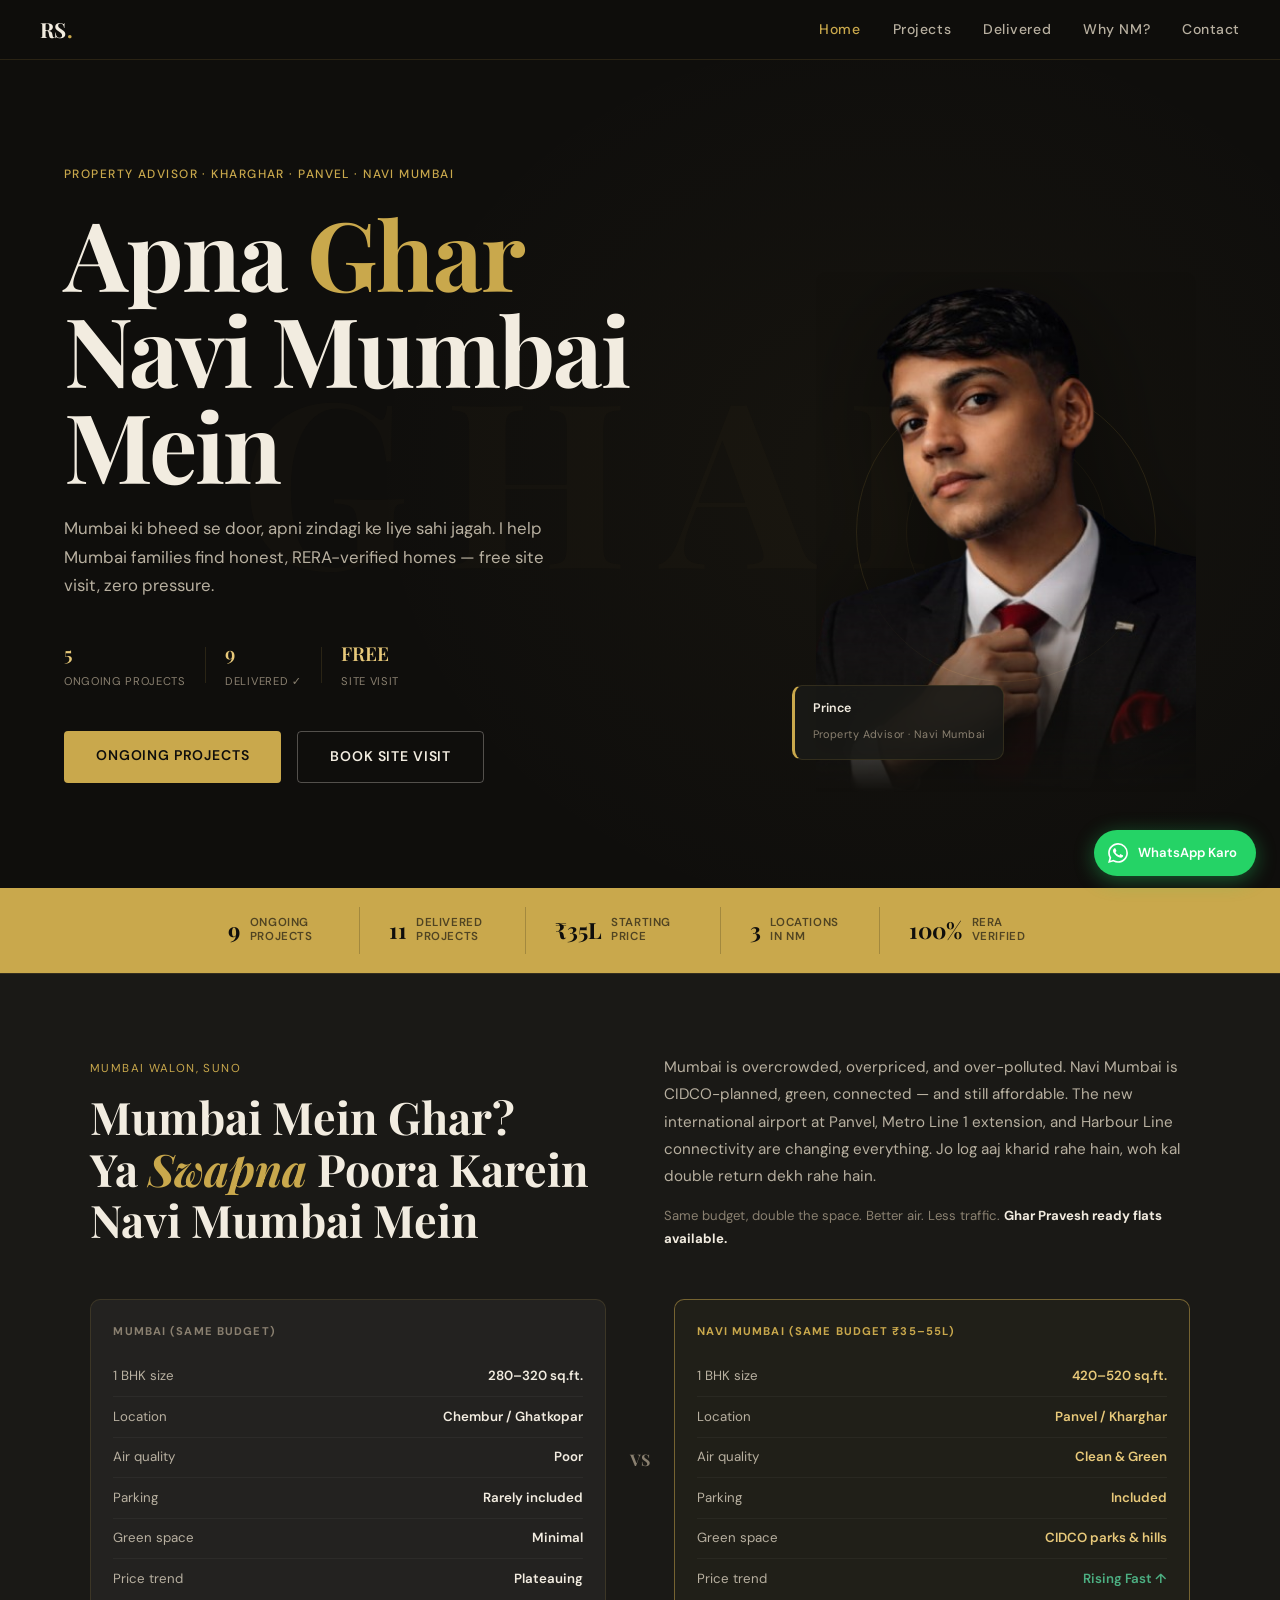
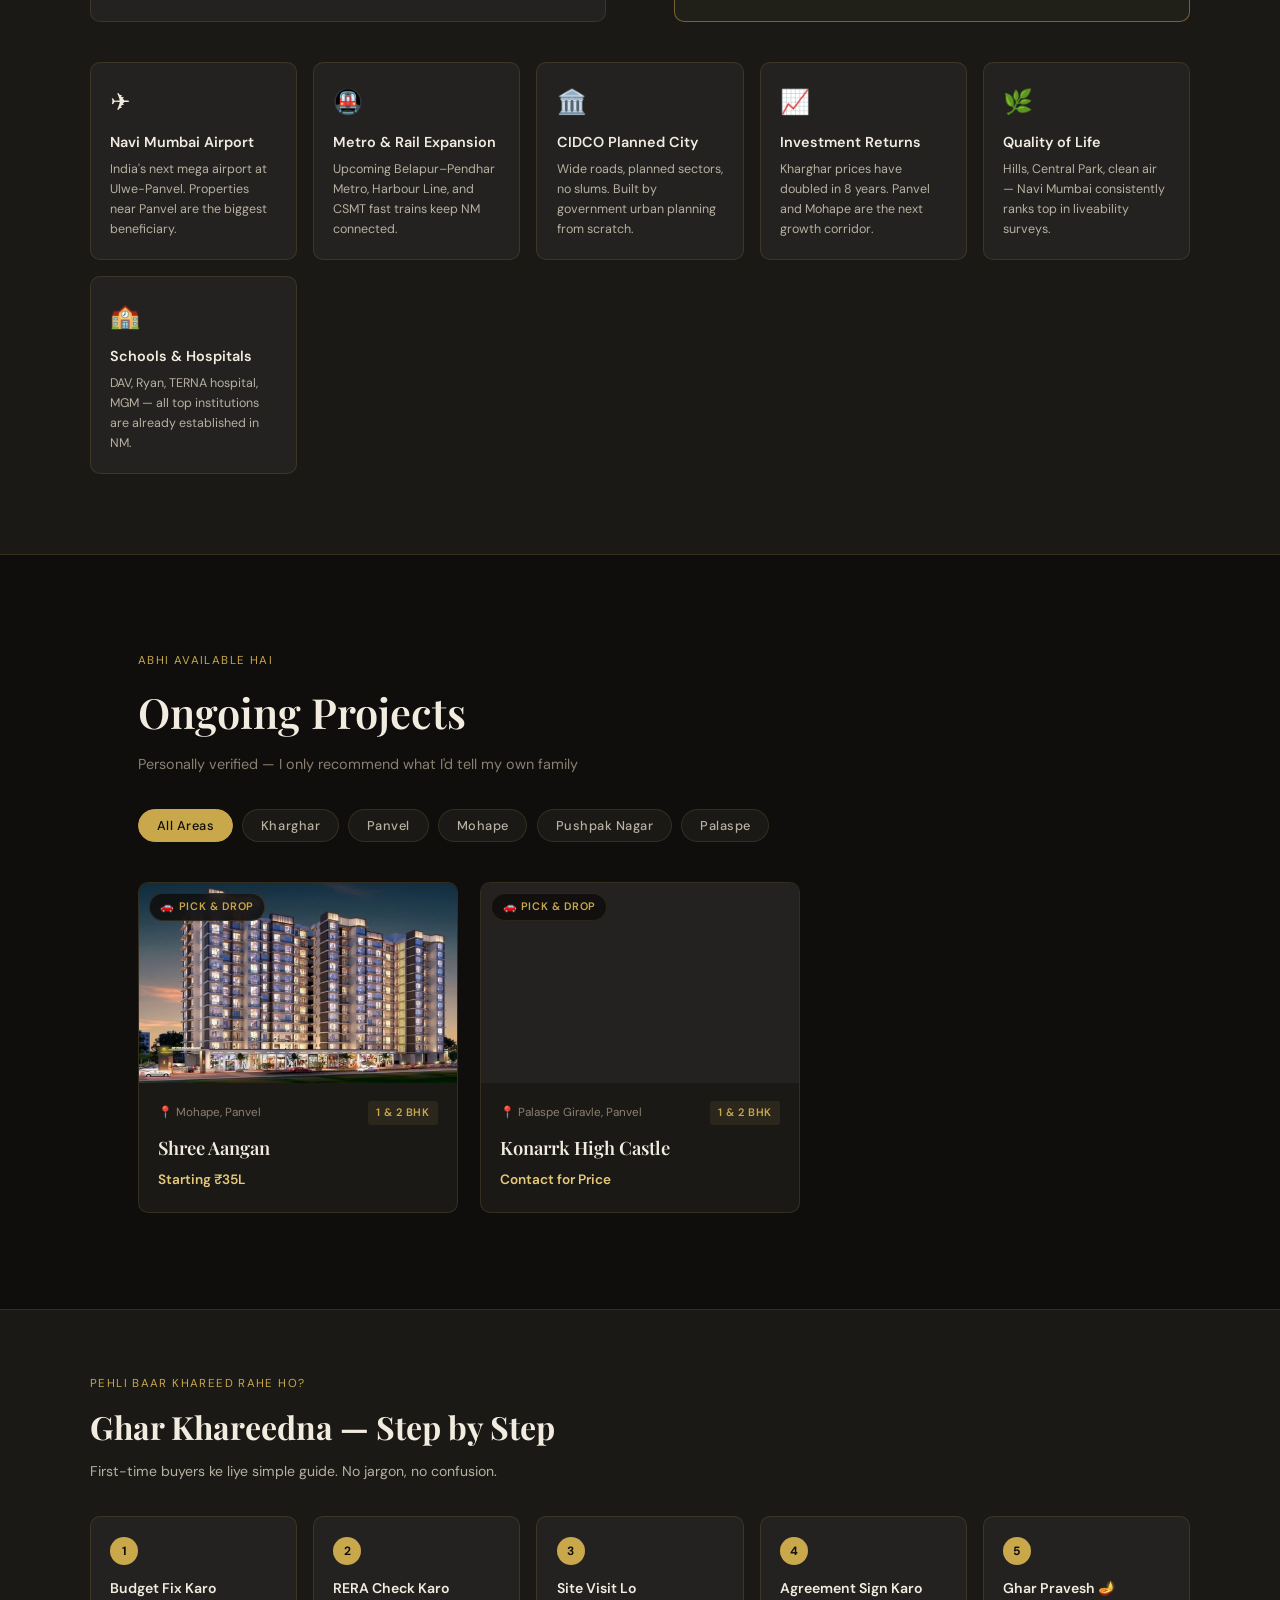
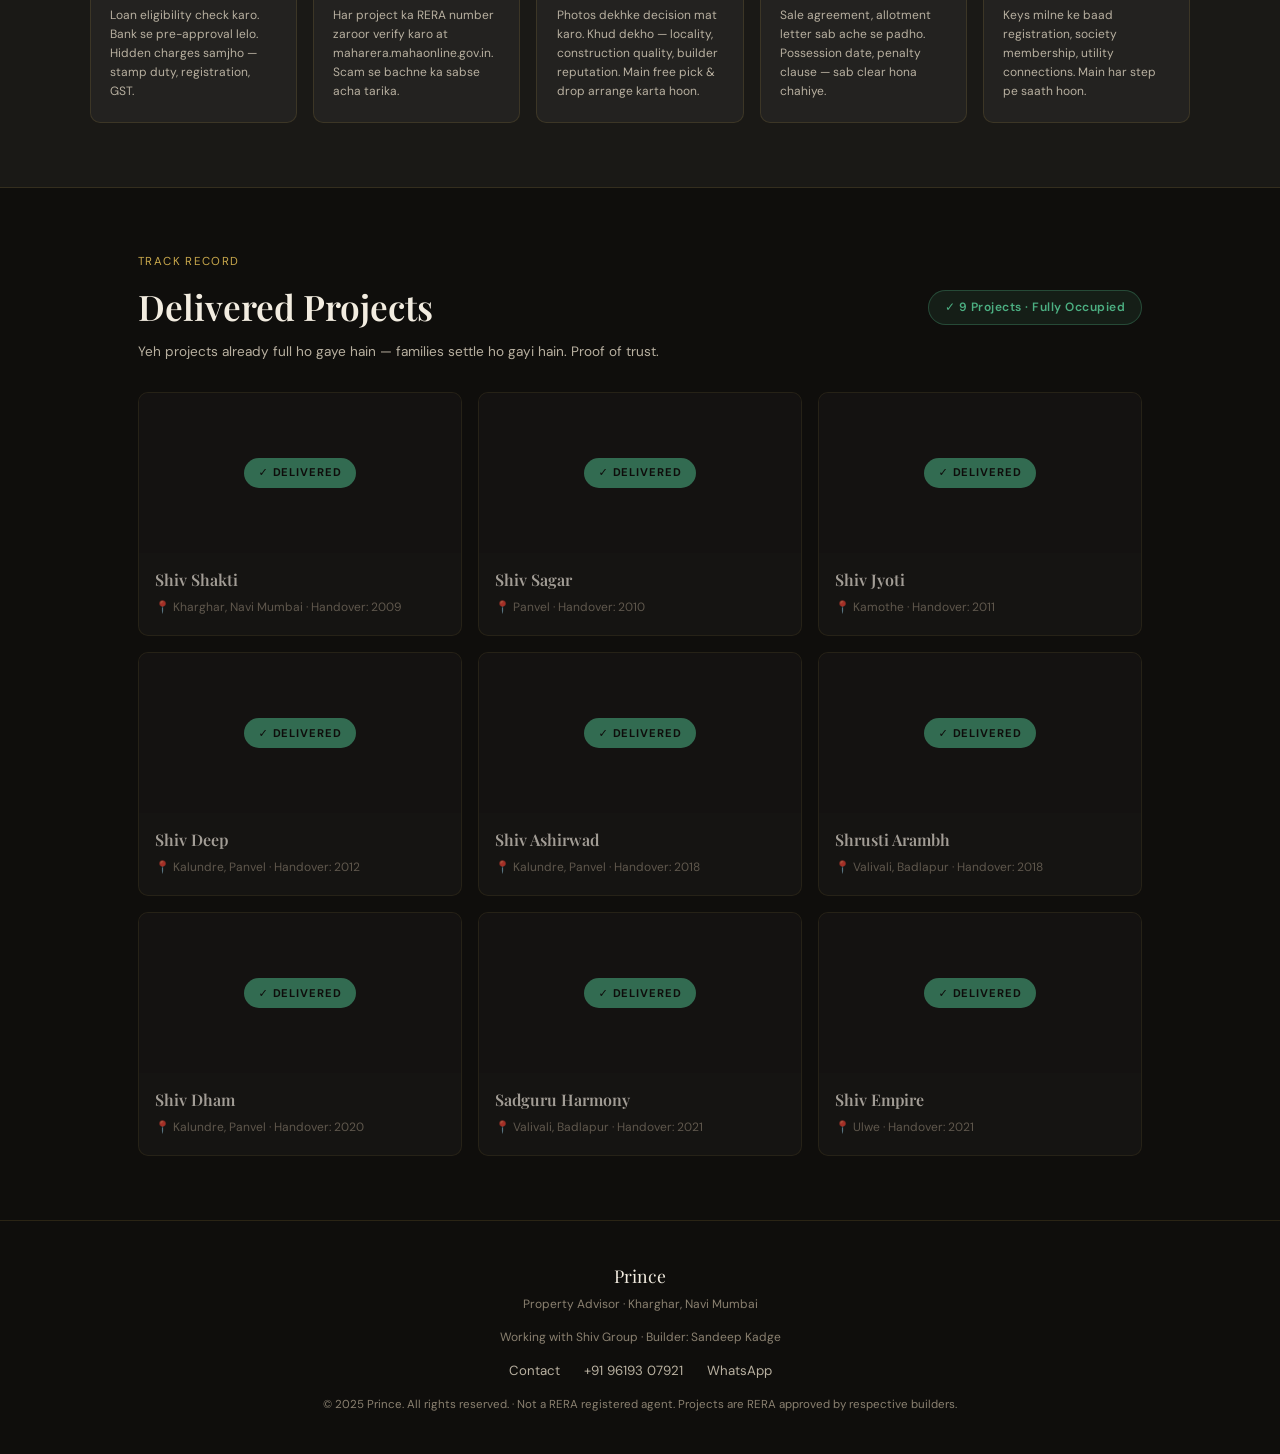
==== commit cc67a6cf: "Update index.html" ====
--- a/index.html
+++ b/index.html
@@ -14,7 +14,7 @@
 
   <!-- NAV -->
   <nav class="nav">
-    <a href="index.html" class="nav-logo">YN<span class="dot">.</span></a>
+    <a href="index.html" class="nav-logo">RS<span class="dot">.</span></a>
     <ul class="nav-links">
       <li><a href="index.html" class="active">Home</a></li>
       <li><a href="index.html#projects">Projects</a></li>
@@ -37,12 +37,12 @@
         <p class="hero-tagline">Mumbai ki bheed se door, apni zindagi ke liye sahi jagah. I help Mumbai families find honest, RERA-verified homes — free site visit, zero pressure.</p>
         <div class="trust-row">
           <div class="trust-item">
-            <span class="trust-num">9</span>
+            <span class="trust-num">5</span>
             <span class="trust-label">Ongoing Projects</span>
           </div>
           <div class="trust-divider"></div>
           <div class="trust-item">
-            <span class="trust-num">11</span>
+            <span class="trust-num">9</span>
             <span class="trust-label">Delivered ✓</span>
           </div>
           <div class="trust-divider"></div>
@@ -298,7 +298,7 @@
         <h2>Delivered Projects</h2>
         <p style="color:var(--cream-muted);font-size:0.85rem;margin-top:0.3rem">Yeh projects already full ho gaye hain — families settle ho gayi hain. Proof of trust.</p>
       </div>
-      <div class="delivered-badge">✓ 11 Projects · Fully Occupied</div>
+      <div class="delivered-badge">✓ 9 Projects · Fully Occupied</div>
     </div>
 
     <div class="delivered-grid">
@@ -309,37 +309,92 @@
           <div class="delivered-overlay"><span>✓ Delivered</span></div>
         </div>
         <div class="delivered-card-body">
-          <h3>Project Name</h3>
-          <p>📍 Kharghar, Navi Mumbai · Handover: 2023</p>
-        </div>
-      </div>
-      <div class="delivered-card">
-        <div class="delivered-card-img">
-          <div class="delivered-overlay"><span>✓ Delivered</span></div>
-        </div>
-        <div class="delivered-card-body">
-          <h3>Project Name</h3>
-          <p>📍 Panvel · Handover: 2022</p>
-        </div>
-      </div>
-      <div class="delivered-card">
-        <div class="delivered-card-img">
-          <div class="delivered-overlay"><span>✓ Delivered</span></div>
-        </div>
-        <div class="delivered-card-body">
-          <h3>Project Name</h3>
-          <p>📍 Pushpak Nagar · Handover: 2023</p>
-        </div>
-      </div>
-      <div class="delivered-card">
-        <div class="delivered-card-img">
-          <div class="delivered-overlay"><span>✓ Delivered</span></div>
-        </div>
-        <div class="delivered-card-body">
-          <h3>Project Name</h3>
-          <p>📍 Panvel · Handover: 2022</p>
-        </div>
-      </div>
+          <h3>Shiv Shakti</h3>
+          <p>📍 Kharghar, Navi Mumbai · Handover: 2009</p>
+        </div>
+      </div>
+      <div class="delivered-card">
+        <div class="delivered-card-img">
+          <div class="delivered-overlay"><span>✓ Delivered</span></div>
+        </div>
+        <div class="delivered-card-body">
+          <h3>Shiv Sagar</h3> 
+          <p>📍 Panvel · Handover: 2010</p>
+        </div>
+      </div>
+      <div class="delivered-card">
+        <div class="delivered-card-img">
+          <div class="delivered-overlay"><span>✓ Delivered</span></div>
+        </div>
+        <div class="delivered-card-body">
+          <h3>Shiv Jyoti</h3>
+          <p>📍 Kamothe · Handover: 2011</p>
+        </div>
+      </div>
+      <div class="delivered-card">
+        <div class="delivered-card-img">
+          <div class="delivered-overlay"><span>✓ Delivered</span></div>
+        </div>
+        <div class="delivered-card-body">
+          <h3>Shiv Deep</h3>
+          <p>📍 Kalundre, Panvel · Handover: 2012</p>
+        </div>
+      </div>
+      
+      <div class="delivered-card">
+        <div class="delivered-card-img">
+          <div class="delivered-overlay"><span>✓ Delivered</span></div>
+        </div>
+        <div class="delivered-card-body">
+          <h3>Shiv Ashirwad</h3>
+          <p>📍 Kalundre, Panvel · Handover: 2018</p>
+        </div>
+      </div>
+      <div class="delivered-card">
+        <div class="delivered-card-img">
+          <div class="delivered-overlay"><span>✓ Delivered</span></div>
+        </div>
+        <div class="delivered-card-body">
+          <h3>Shrusti Arambh</h3>
+          <p>📍 Valivali, Badlapur · Handover: 2018</p>
+        </div>
+      </div>
+      <div class="delivered-card">
+        <div class="delivered-card-img">
+          <div class="delivered-overlay"><span>✓ Delivered</span></div>
+        </div>
+        <div class="delivered-card-body">
+          <h3>Shiv Dham</h3>
+          <p>📍 Kalundre, Panvel · Handover: 2020</p>
+        </div>
+      </div>
+      <div class="delivered-card">
+        <div class="delivered-card-img">
+          <div class="delivered-overlay"><span>✓ Delivered</span></div>
+        </div>
+        <div class="delivered-card-body">
+          <h3>Sadguru Harmony</h3>
+          <p>📍 Valivali, Badlapur · Handover: 2021</p>
+        </div>
+      </div>
+      <div class="delivered-card">
+        <div class="delivered-card-img">
+          <div class="delivered-overlay"><span>✓ Delivered</span></div>
+        </div>
+        <div class="delivered-card-body">
+          <h3>Shiv Empire</h3>
+          <p>📍 Ulwe · Handover: 2021</p>
+        </div>
+      </div>
+      <!-- <div class="delivered-card">
+        <div class="delivered-card-img">
+          <div class="delivered-overlay"><span>✓ Delivered</span></div>
+        </div>
+        <div class="delivered-card-body">
+          <h3>Shiv Amrut</h3>
+          <p>📍 Panvel · Handover: 2018</p>
+        </div>
+      </div> -->
       <!-- Repeat for all 11. Copy the block above. -->
     </div>
   </section>
